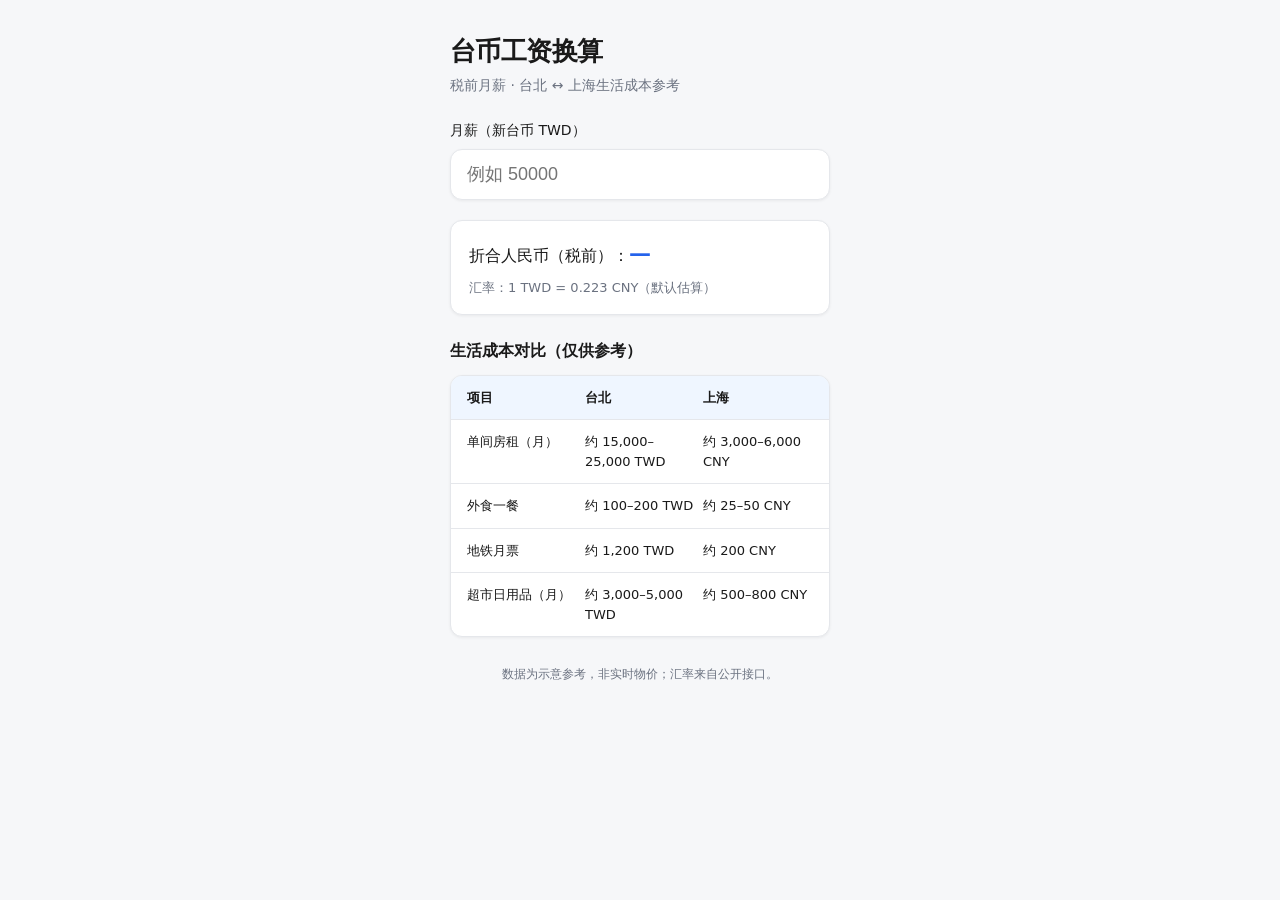
==== index.html @ 02a23c50 "Add files via upload" ====
<!DOCTYPE html>
<html lang="zh-CN">
<head>
  <meta charset="UTF-8" />
  <meta name="viewport" content="width=device-width, initial-scale=1" />
  <title>台币工资换算 · 台北 vs 上海</title>
  <link rel="stylesheet" href="style.css" />
</head>
<body>
  <main class="container">
    <h1>台币工资换算</h1>
    <p class="subtitle">税前月薪 · 台北 ↔ 上海生活成本参考</p>

    <label for="salary">月薪（新台币 TWD）</label>
    <input
      id="salary"
      type="number"
      inputmode="numeric"
      placeholder="例如 50000"
      min="0"
    />

    <section class="result" aria-live="polite">
      <p>折合人民币（税前）：<strong id="cny">—</strong></p>
      <p class="rate-note">汇率：<span id="rate">加载中…</span></p>
    </section>

    <section class="compare">
      <h2>生活成本对比（仅供参考）</h2>
      <div id="cost-table"></div>
    </section>

    <footer>
      <small>数据为示意参考，非实时物价；汇率来自公开接口。</small>
    </footer>
  </main>

  <script src="app.js"></script>
</body>
</html>
---- style.css ----
/* 基础 */
*,
*::before,
*::after {
  box-sizing: border-box;
}

:root {
  --bg: #f6f7f9;
  --card: #ffffff;
  --text: #1a1a1a;
  --muted: #6b7280;
  --border: #e5e7eb;
  --accent: #2563eb;
  --accent-soft: #eff6ff;
  --radius: 12px;
  --shadow: 0 1px 3px rgba(0, 0, 0, 0.06);
}

html {
  -webkit-text-size-adjust: 100%;
}

body {
  margin: 0;
  min-height: 100vh;
  font-family: system-ui, -apple-system, "Segoe UI", "PingFang SC",
    "Microsoft YaHei", sans-serif;
  font-size: 16px;
  line-height: 1.5;
  color: var(--text);
  background: var(--bg);
}

/* 布局：手机单列，大屏略宽 */
.container {
  width: 100%;
  max-width: 420px;
  margin: 0 auto;
  padding: 1.25rem 1rem 2rem;
}

h1 {
  margin: 0 0 0.25rem;
  font-size: 1.5rem;
  font-weight: 700;
  letter-spacing: -0.02em;
}

.subtitle {
  margin: 0 0 1.5rem;
  font-size: 0.875rem;
  color: var(--muted);
}

/* 输入 */
label {
  display: block;
  margin-bottom: 0.5rem;
  font-size: 0.875rem;
  font-weight: 500;
  color: var(--text);
}

input[type="number"] {
  width: 100%;
  padding: 0.875rem 1rem;
  font-size: 1.125rem;
  border: 1px solid var(--border);
  border-radius: var(--radius);
  background: var(--card);
  box-shadow: var(--shadow);
  -webkit-appearance: none;
  appearance: none;
}

input[type="number"]:focus {
  outline: none;
  border-color: var(--accent);
  box-shadow: 0 0 0 3px var(--accent-soft);
}

/* 结果区 */
.result {
  margin-top: 1.25rem;
  padding: 1rem 1.125rem;
  background: var(--card);
  border-radius: var(--radius);
  border: 1px solid var(--border);
  box-shadow: var(--shadow);
}

.result p {
  margin: 0;
}

.result p + p {
  margin-top: 0.5rem;
}

#cny {
  font-size: 1.375rem;
  color: var(--accent);
}

.rate-note {
  font-size: 0.8125rem;
  color: var(--muted);
}

/* 对比区 */
.compare {
  margin-top: 1.5rem;
}

.compare h2 {
  margin: 0 0 0.75rem;
  font-size: 1rem;
  font-weight: 600;
}

#cost-table {
  background: var(--card);
  border: 1px solid var(--border);
  border-radius: var(--radius);
  box-shadow: var(--shadow);
  overflow: hidden;
}

.cost-row {
  display: grid;
  grid-template-columns: 1fr 1fr 1fr;
  gap: 0.5rem;
  padding: 0.75rem 1rem;
  font-size: 0.8125rem;
  border-bottom: 1px solid var(--border);
}

.cost-row:last-child {
  border-bottom: none;
}

.cost-row.header {
  font-weight: 600;
  background: var(--accent-soft);
  color: var(--text);
}

.cost-row span {
  word-break: break-word;
}

.cost-row .city {
  color: var(--muted);
  font-size: 0.75rem;
}

/* 页脚 */
footer {
  margin-top: 1.5rem;
  text-align: center;
}

footer small {
  font-size: 0.75rem;
  color: var(--muted);
  line-height: 1.4;
}

/* 大屏：稍放大标题与内边距 */
@media (min-width: 480px) {
  .container {
    padding: 2rem 1.25rem 2.5rem;
  }

  h1 {
    font-size: 1.625rem;
  }
}
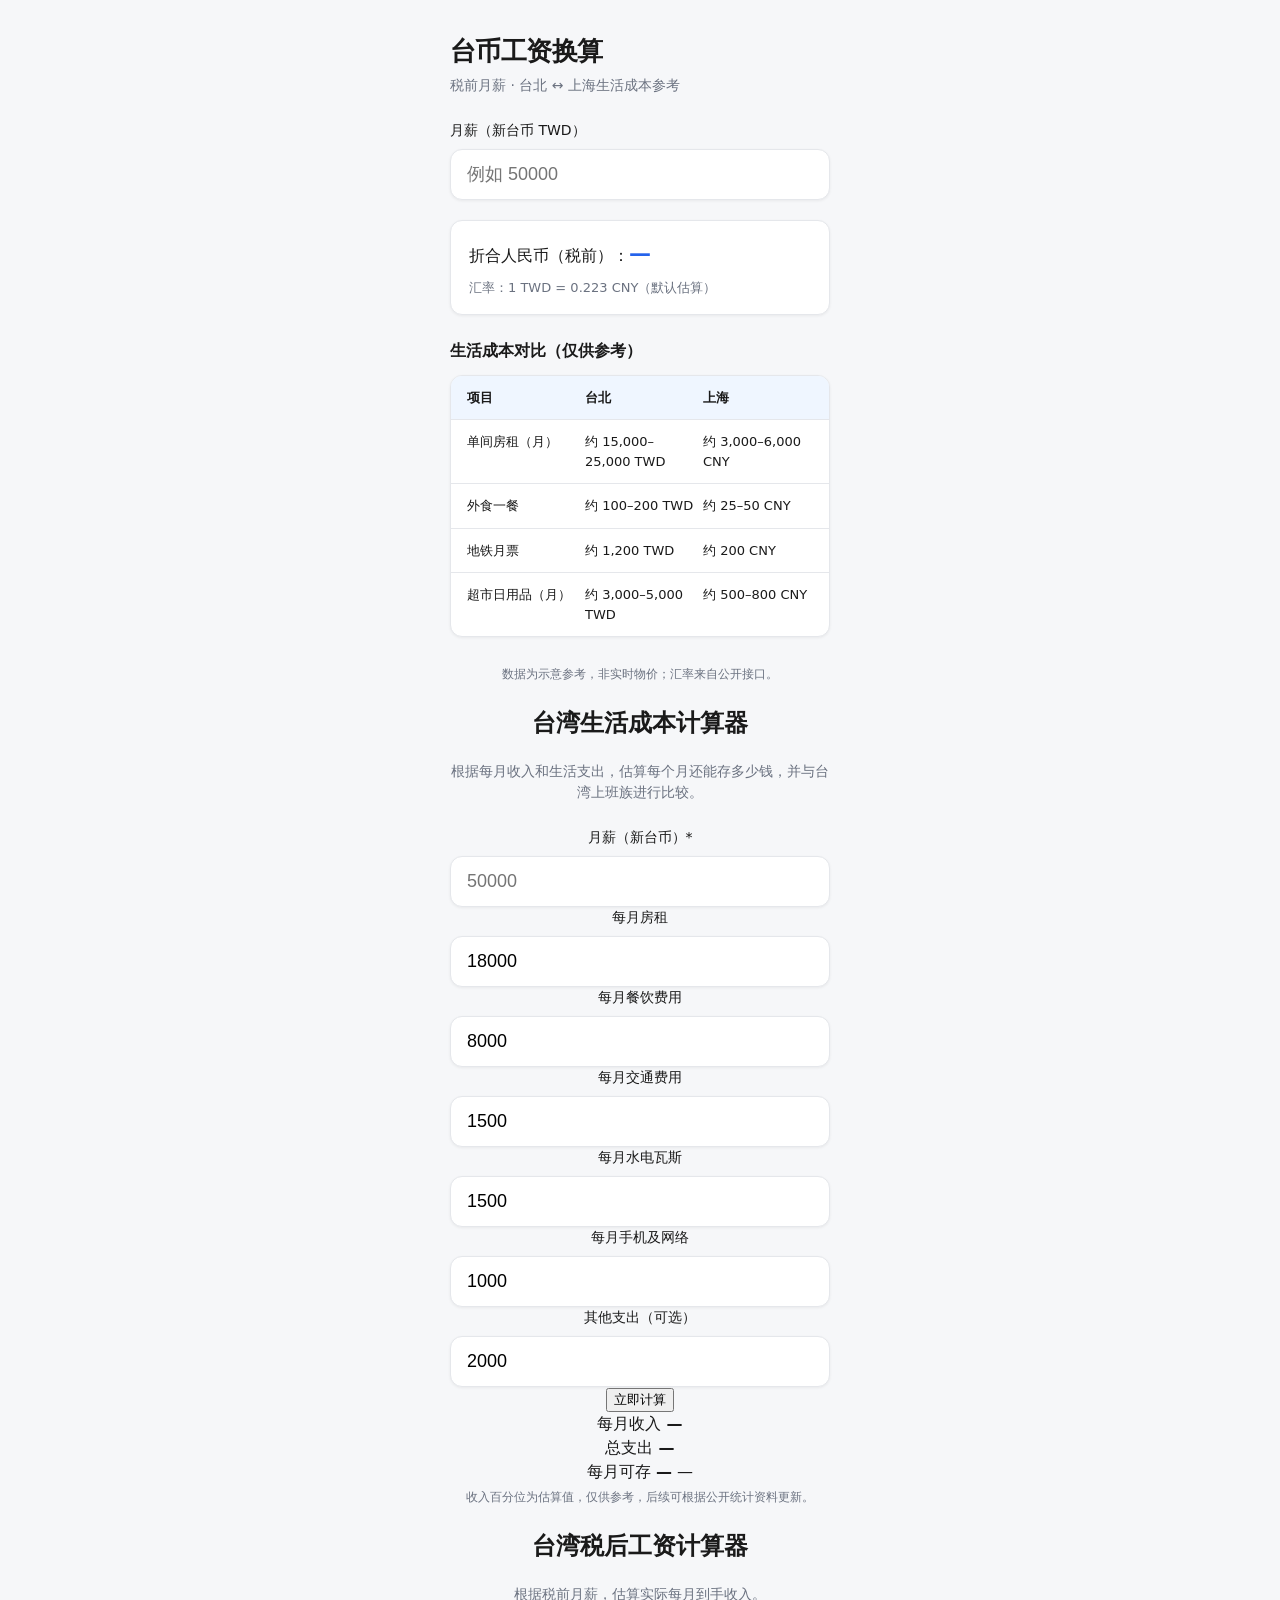
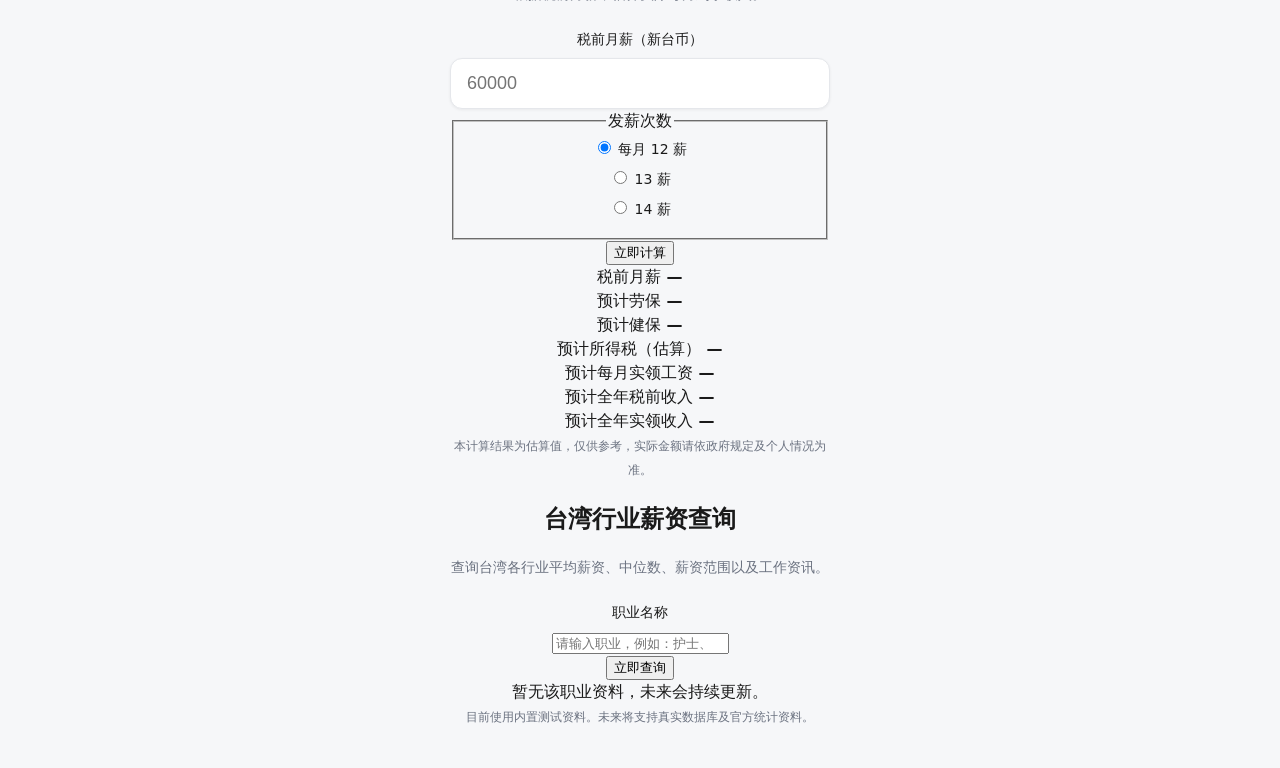
==== commit 35ce5d7f: "Add living cost and tax calculators to index.html Added living cost and tax calculators for Taiwan, " ====
--- a/index.html
+++ b/index.html
@@ -32,9 +32,167 @@
 
     <footer>
       <small>数据为示意参考，非实时物价；汇率来自公开接口。</small>
+<!-- 模块 2：台湾生活成本计算器 -->
+<section class="module" id="living-cost-module" aria-labelledby="living-cost-title">
+  <h2 id="living-cost-title">台湾生活成本计算器</h2>
+  <p class="subtitle">
+    根据每月收入和生活支出，估算每个月还能存多少钱，并与台湾上班族进行比较。
+  </p>
+
+  <form id="living-cost-form" class="form-grid" novalidate>
+    <div class="field">
+      <label for="lc-salary">月薪（新台币）<span class="required">*</span></label>
+      <input id="lc-salary" type="number" inputmode="numeric" min="0" placeholder="50000" required />
+    </div>
+    <div class="field">
+      <label for="lc-rent">每月房租</label>
+      <input id="lc-rent" type="number" inputmode="numeric" min="0" value="18000" />
+    </div>
+    <div class="field">
+      <label for="lc-food">每月餐饮费用</label>
+      <input id="lc-food" type="number" inputmode="numeric" min="0" value="8000" />
+    </div>
+    <div class="field">
+      <label for="lc-transport">每月交通费用</label>
+      <input id="lc-transport" type="number" inputmode="numeric" min="0" value="1500" />
+    </div>
+    <div class="field">
+      <label for="lc-utilities">每月水电瓦斯</label>
+      <input id="lc-utilities" type="number" inputmode="numeric" min="0" value="1500" />
+    </div>
+    <div class="field">
+      <label for="lc-phone">每月手机及网络</label>
+      <input id="lc-phone" type="number" inputmode="numeric" min="0" value="1000" />
+    </div>
+    <div class="field">
+      <label for="lc-other">其他支出（可选）</label>
+      <input id="lc-other" type="number" inputmode="numeric" min="0" value="2000" />
+    </div>
+
+    <button type="submit" class="btn-primary">立即计算</button>
+  </form>
+
+  <div id="living-cost-result" class="result-cards hidden" aria-live="polite">
+    <div class="card card-income">
+      <span class="card-label">每月收入</span>
+      <strong class="card-value" id="lc-result-income">—</strong>
+    </div>
+    <div class="card card-expense">
+      <span class="card-label">总支出</span>
+      <strong class="card-value" id="lc-result-expense">—</strong>
+    </div>
+    <div class="card card-savings">
+      <span class="card-label">每月可存</span>
+      <strong class="card-value" id="lc-result-savings">—</strong>
+      <span class="card-sub" id="lc-result-savings-cny">—</span>
+    </div>
+  </div>
+
+  <div id="living-cost-analysis" class="analysis hidden"></div>
+  <div id="living-cost-percentile" class="percentile-box hidden"></div>
+</section>
+<small>收入百分位为估算值，仅供参考，后续可根据公开统计资料更新。</small>
+<!-- 模块 3：台湾税后工资计算器 -->
+<section class="module" id="tax-calculator-module" aria-labelledby="tax-calculator-title">
+  <h2 id="tax-calculator-title">台湾税后工资计算器</h2>
+  <p class="subtitle">根据税前月薪，估算实际每月到手收入。</p>
+
+  <form id="tax-calculator-form" class="form-grid" novalidate>
+    <div class="field">
+      <label for="tax-gross">税前月薪（新台币）</label>
+      <input
+        id="tax-gross"
+        type="number"
+        inputmode="numeric"
+        min="0"
+        placeholder="60000"
+      />
+    </div>
+
+    <fieldset class="field fieldset-inline">
+      <legend>发薪次数</legend>
+      <label class="radio-label">
+        <input type="radio" name="pay-periods" value="12" checked />
+        每月 12 薪
+      </label>
+      <label class="radio-label">
+        <input type="radio" name="pay-periods" value="13" />
+        13 薪
+      </label>
+      <label class="radio-label">
+        <input type="radio" name="pay-periods" value="14" />
+        14 薪
+      </label>
+    </fieldset>
+
+    <button type="submit" class="btn-primary">立即计算</button>
+  </form>
+
+  <div id="tax-result" class="result-cards tax-cards hidden" aria-live="polite">
+    <div class="card card-neutral">
+      <span class="card-label">税前月薪</span>
+      <strong class="card-value" id="tax-result-gross">—</strong>
+    </div>
+    <div class="card card-expense">
+      <span class="card-label">预计劳保</span>
+      <strong class="card-value" id="tax-result-labor">—</strong>
+    </div>
+    <div class="card card-expense">
+      <span class="card-label">预计健保</span>
+      <strong class="card-value" id="tax-result-health">—</strong>
+    </div>
+    <div class="card card-expense">
+      <span class="card-label">预计所得税（估算）</span>
+      <strong class="card-value" id="tax-result-income-tax">—</strong>
+    </div>
+    <div class="card card-savings">
+      <span class="card-label">预计每月实领工资</span>
+      <strong class="card-value" id="tax-result-net-monthly">—</strong>
+    </div>
+    <div class="card card-income">
+      <span class="card-label">预计全年税前收入</span>
+      <strong class="card-value" id="tax-result-annual-gross">—</strong>
+    </div>
+    <div class="card card-income">
+      <span class="card-label">预计全年实领收入</span>
+      <strong class="card-value" id="tax-result-annual-net">—</strong>
+    </div>
+  </div>
+
+  <div id="tax-analysis" class="analysis hidden"></div>
+<small>本计算结果为估算值，仅供参考，实际金额请依政府规定及个人情况为准。</small>
+</section>
+<!-- 模块 4：台湾行业薪资查询 -->
+<section class="module" id="job-search-module" aria-labelledby="job-search-title">
+  <h2 id="job-search-title">台湾行业薪资查询</h2>
+  <p class="subtitle">
+    查询台湾各行业平均薪资、中位数、薪资范围以及工作资讯。
+  </p>
+
+  <form id="job-search-form" class="form-grid" novalidate>
+    <div class="field">
+      <label for="job-query">职业名称</label>
+      <input
+        id="job-query"
+        type="search"
+        placeholder="请输入职业，例如：护士、老师、程序员、公务员、外送员"
+        autocomplete="off"
+      />
+    </div>
+    <button type="submit" class="btn-primary">立即查询</button>
+  </form>
+
+  <div id="job-search-empty" class="analysis warn hidden">
+    暂无该职业资料，未来会持续更新。
+  </div>
+
+  <div id="job-search-results" class="job-results hidden" aria-live="polite"></div>
+<small>目前使用内置测试资料。未来将支持真实数据库及官方统计资料。</small>
+</section>
+
     </footer>
   </main>
 
   <script src="app.js"></script>
 </body>
-</html>+</html>
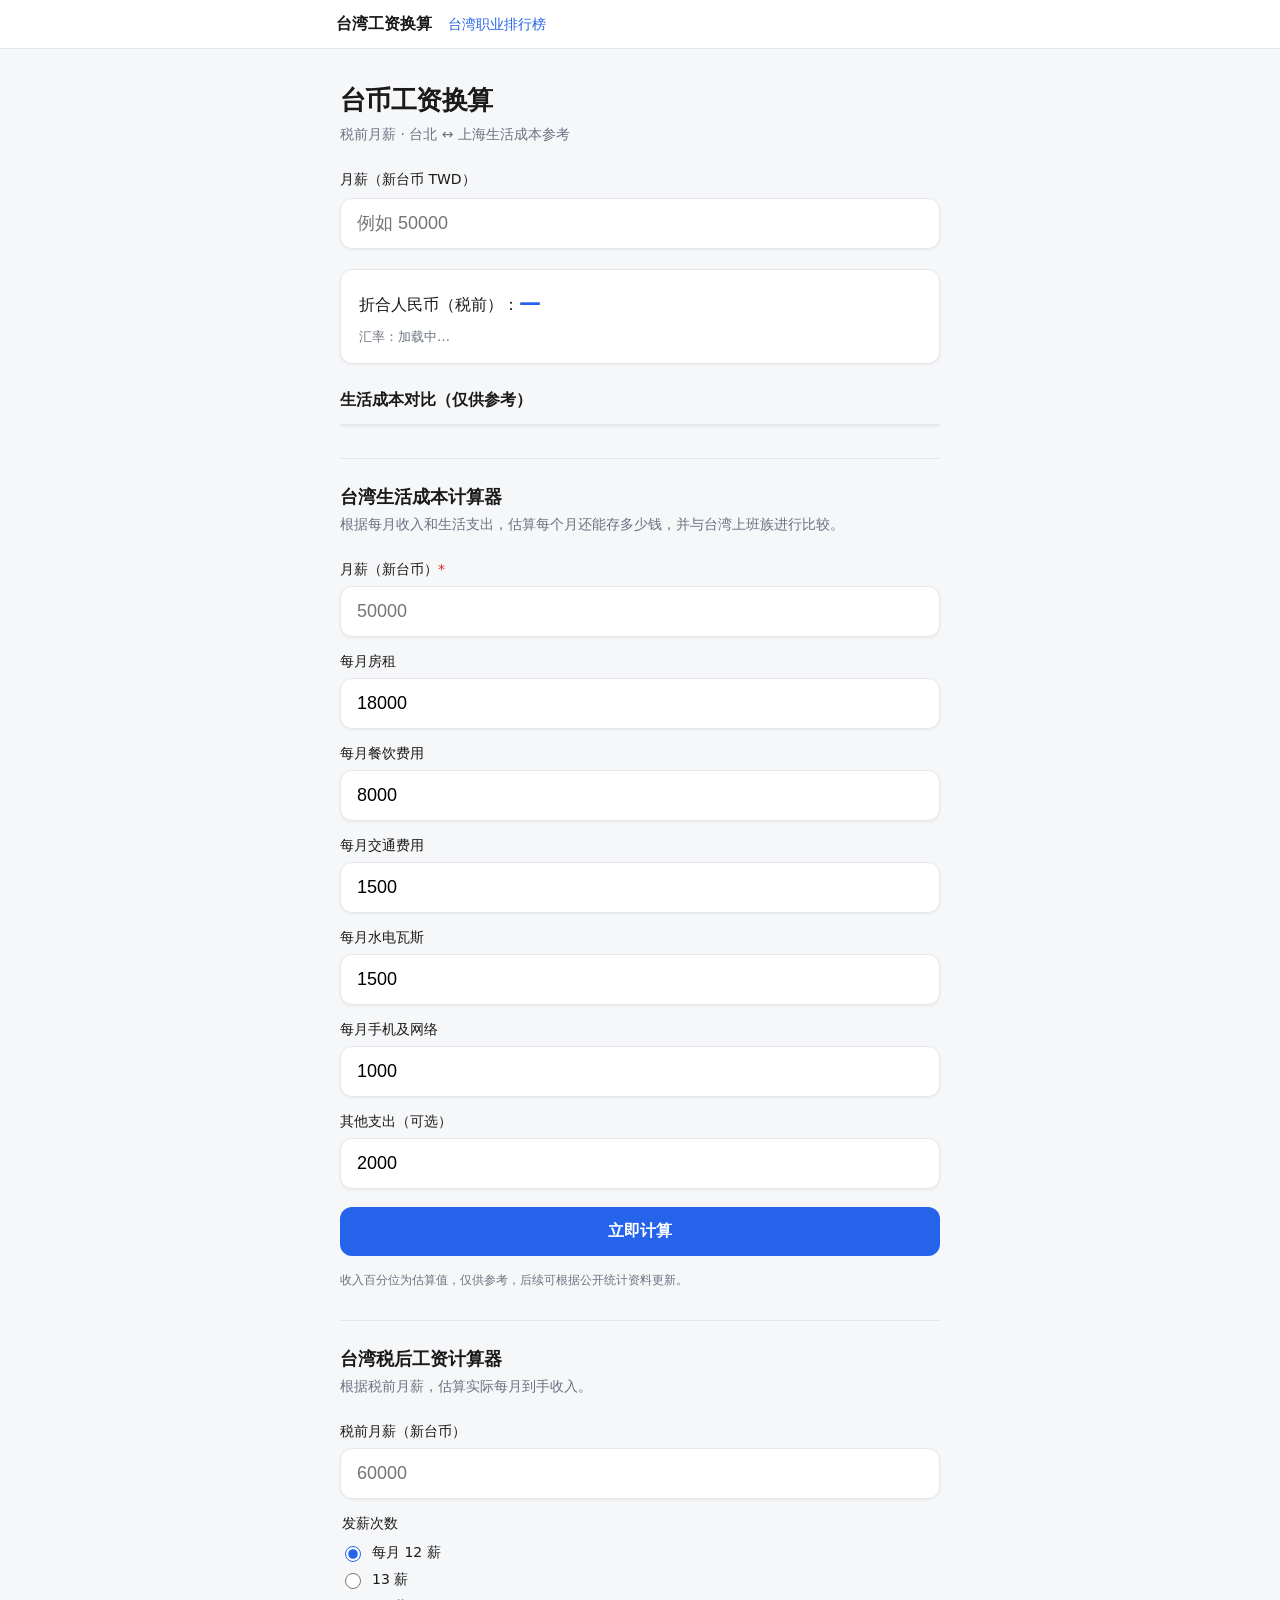
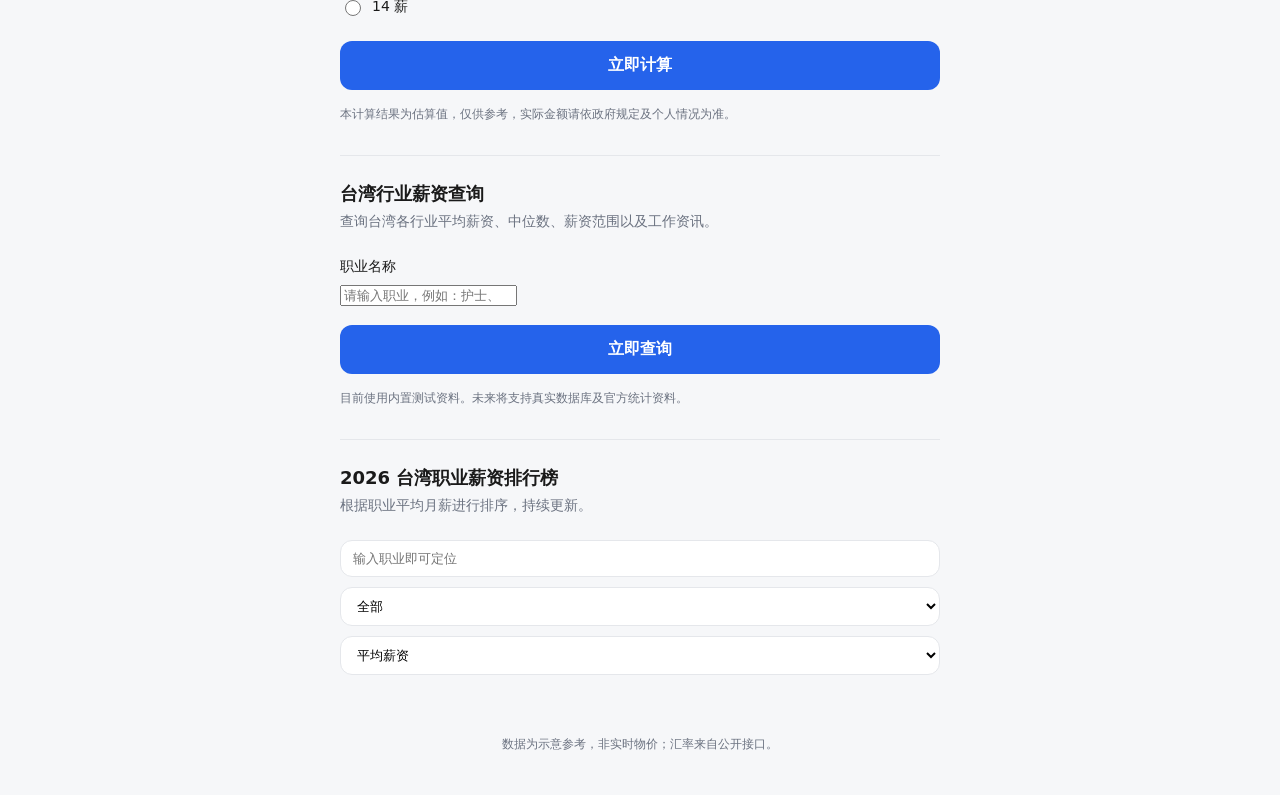
==== commit 5f1de8c3: "Add files via upload" ====
--- a/index.html
+++ b/index.html
@@ -1,198 +1,231 @@
 <!DOCTYPE html>
 <html lang="zh-CN">
 <head>
+  <base href="/taiwan-salary-converter/" />
   <meta charset="UTF-8" />
   <meta name="viewport" content="width=device-width, initial-scale=1" />
+  <meta name="description" content="台币工资换算、生活成本、税后工资与台湾职业薪资查询工具。" />
   <title>台币工资换算 · 台北 vs 上海</title>
   <link rel="stylesheet" href="style.css" />
 </head>
 <body>
+  <header class="site-header">
+    <nav class="site-nav" aria-label="主导航">
+      <a class="nav-brand" href="./" data-internal>台湾工资换算</a>
+      <a class="nav-link" href="./#rankings" data-internal>台湾职业排行榜</a>
+    </nav>
+  </header>
+
   <main class="container">
-    <h1>台币工资换算</h1>
-    <p class="subtitle">税前月薪 · 台北 ↔ 上海生活成本参考</p>
-
-    <label for="salary">月薪（新台币 TWD）</label>
-    <input
-      id="salary"
-      type="number"
-      inputmode="numeric"
-      placeholder="例如 50000"
-      min="0"
-    />
-
-    <section class="result" aria-live="polite">
-      <p>折合人民币（税前）：<strong id="cny">—</strong></p>
-      <p class="rate-note">汇率：<span id="rate">加载中…</span></p>
-    </section>
-
-    <section class="compare">
-      <h2>生活成本对比（仅供参考）</h2>
-      <div id="cost-table"></div>
-    </section>
-
-    <footer>
-      <small>数据为示意参考，非实时物价；汇率来自公开接口。</small>
-<!-- 模块 2：台湾生活成本计算器 -->
-<section class="module" id="living-cost-module" aria-labelledby="living-cost-title">
-  <h2 id="living-cost-title">台湾生活成本计算器</h2>
-  <p class="subtitle">
-    根据每月收入和生活支出，估算每个月还能存多少钱，并与台湾上班族进行比较。
-  </p>
-
-  <form id="living-cost-form" class="form-grid" novalidate>
-    <div class="field">
-      <label for="lc-salary">月薪（新台币）<span class="required">*</span></label>
-      <input id="lc-salary" type="number" inputmode="numeric" min="0" placeholder="50000" required />
-    </div>
-    <div class="field">
-      <label for="lc-rent">每月房租</label>
-      <input id="lc-rent" type="number" inputmode="numeric" min="0" value="18000" />
-    </div>
-    <div class="field">
-      <label for="lc-food">每月餐饮费用</label>
-      <input id="lc-food" type="number" inputmode="numeric" min="0" value="8000" />
-    </div>
-    <div class="field">
-      <label for="lc-transport">每月交通费用</label>
-      <input id="lc-transport" type="number" inputmode="numeric" min="0" value="1500" />
-    </div>
-    <div class="field">
-      <label for="lc-utilities">每月水电瓦斯</label>
-      <input id="lc-utilities" type="number" inputmode="numeric" min="0" value="1500" />
-    </div>
-    <div class="field">
-      <label for="lc-phone">每月手机及网络</label>
-      <input id="lc-phone" type="number" inputmode="numeric" min="0" value="1000" />
-    </div>
-    <div class="field">
-      <label for="lc-other">其他支出（可选）</label>
-      <input id="lc-other" type="number" inputmode="numeric" min="0" value="2000" />
-    </div>
-
-    <button type="submit" class="btn-primary">立即计算</button>
-  </form>
-
-  <div id="living-cost-result" class="result-cards hidden" aria-live="polite">
-    <div class="card card-income">
-      <span class="card-label">每月收入</span>
-      <strong class="card-value" id="lc-result-income">—</strong>
-    </div>
-    <div class="card card-expense">
-      <span class="card-label">总支出</span>
-      <strong class="card-value" id="lc-result-expense">—</strong>
-    </div>
-    <div class="card card-savings">
-      <span class="card-label">每月可存</span>
-      <strong class="card-value" id="lc-result-savings">—</strong>
-      <span class="card-sub" id="lc-result-savings-cny">—</span>
-    </div>
-  </div>
-
-  <div id="living-cost-analysis" class="analysis hidden"></div>
-  <div id="living-cost-percentile" class="percentile-box hidden"></div>
-</section>
-<small>收入百分位为估算值，仅供参考，后续可根据公开统计资料更新。</small>
-<!-- 模块 3：台湾税后工资计算器 -->
-<section class="module" id="tax-calculator-module" aria-labelledby="tax-calculator-title">
-  <h2 id="tax-calculator-title">台湾税后工资计算器</h2>
-  <p class="subtitle">根据税前月薪，估算实际每月到手收入。</p>
-
-  <form id="tax-calculator-form" class="form-grid" novalidate>
-    <div class="field">
-      <label for="tax-gross">税前月薪（新台币）</label>
+    <div class="home-section">
+      <h1>台币工资换算</h1>
+      <p class="subtitle">税前月薪 · 台北 ↔ 上海生活成本参考</p>
+
+      <label for="salary">月薪（新台币 TWD）</label>
       <input
-        id="tax-gross"
+        id="salary"
         type="number"
         inputmode="numeric"
+        placeholder="例如 50000"
         min="0"
-        placeholder="60000"
       />
+
+      <section class="result" aria-live="polite">
+        <p>折合人民币（税前）：<strong id="cny">—</strong></p>
+        <p class="rate-note">汇率：<span id="rate">加载中…</span></p>
+      </section>
+
+      <section class="compare">
+        <h2>生活成本对比（仅供参考）</h2>
+        <div id="cost-table"></div>
+      </section>
     </div>
 
-    <fieldset class="field fieldset-inline">
-      <legend>发薪次数</legend>
-      <label class="radio-label">
-        <input type="radio" name="pay-periods" value="12" checked />
-        每月 12 薪
-      </label>
-      <label class="radio-label">
-        <input type="radio" name="pay-periods" value="13" />
-        13 薪
-      </label>
-      <label class="radio-label">
-        <input type="radio" name="pay-periods" value="14" />
-        14 薪
-      </label>
-    </fieldset>
-
-    <button type="submit" class="btn-primary">立即计算</button>
-  </form>
-
-  <div id="tax-result" class="result-cards tax-cards hidden" aria-live="polite">
-    <div class="card card-neutral">
-      <span class="card-label">税前月薪</span>
-      <strong class="card-value" id="tax-result-gross">—</strong>
-    </div>
-    <div class="card card-expense">
-      <span class="card-label">预计劳保</span>
-      <strong class="card-value" id="tax-result-labor">—</strong>
-    </div>
-    <div class="card card-expense">
-      <span class="card-label">预计健保</span>
-      <strong class="card-value" id="tax-result-health">—</strong>
-    </div>
-    <div class="card card-expense">
-      <span class="card-label">预计所得税（估算）</span>
-      <strong class="card-value" id="tax-result-income-tax">—</strong>
-    </div>
-    <div class="card card-savings">
-      <span class="card-label">预计每月实领工资</span>
-      <strong class="card-value" id="tax-result-net-monthly">—</strong>
-    </div>
-    <div class="card card-income">
-      <span class="card-label">预计全年税前收入</span>
-      <strong class="card-value" id="tax-result-annual-gross">—</strong>
-    </div>
-    <div class="card card-income">
-      <span class="card-label">预计全年实领收入</span>
-      <strong class="card-value" id="tax-result-annual-net">—</strong>
-    </div>
-  </div>
-
-  <div id="tax-analysis" class="analysis hidden"></div>
-<small>本计算结果为估算值，仅供参考，实际金额请依政府规定及个人情况为准。</small>
-</section>
-<!-- 模块 4：台湾行业薪资查询 -->
-<section class="module" id="job-search-module" aria-labelledby="job-search-title">
-  <h2 id="job-search-title">台湾行业薪资查询</h2>
-  <p class="subtitle">
-    查询台湾各行业平均薪资、中位数、薪资范围以及工作资讯。
-  </p>
-
-  <form id="job-search-form" class="form-grid" novalidate>
-    <div class="field">
-      <label for="job-query">职业名称</label>
-      <input
-        id="job-query"
-        type="search"
-        placeholder="请输入职业，例如：护士、老师、程序员、公务员、外送员"
-        autocomplete="off"
-      />
-    </div>
-    <button type="submit" class="btn-primary">立即查询</button>
-  </form>
-
-  <div id="job-search-empty" class="analysis warn hidden">
-    暂无该职业资料，未来会持续更新。
-  </div>
-
-  <div id="job-search-results" class="job-results hidden" aria-live="polite"></div>
-<small>目前使用内置测试资料。未来将支持真实数据库及官方统计资料。</small>
-</section>
-
+    <section class="module home-section" id="living-cost-module" aria-labelledby="living-cost-title">
+      <h2 id="living-cost-title">台湾生活成本计算器</h2>
+      <p class="subtitle">
+        根据每月收入和生活支出，估算每个月还能存多少钱，并与台湾上班族进行比较。
+      </p>
+
+      <form id="living-cost-form" class="form-grid" novalidate>
+        <div class="field">
+          <label for="lc-salary">月薪（新台币）<span class="required">*</span></label>
+          <input id="lc-salary" type="number" inputmode="numeric" min="0" placeholder="50000" required />
+        </div>
+        <div class="field">
+          <label for="lc-rent">每月房租</label>
+          <input id="lc-rent" type="number" inputmode="numeric" min="0" value="18000" />
+        </div>
+        <div class="field">
+          <label for="lc-food">每月餐饮费用</label>
+          <input id="lc-food" type="number" inputmode="numeric" min="0" value="8000" />
+        </div>
+        <div class="field">
+          <label for="lc-transport">每月交通费用</label>
+          <input id="lc-transport" type="number" inputmode="numeric" min="0" value="1500" />
+        </div>
+        <div class="field">
+          <label for="lc-utilities">每月水电瓦斯</label>
+          <input id="lc-utilities" type="number" inputmode="numeric" min="0" value="1500" />
+        </div>
+        <div class="field">
+          <label for="lc-phone">每月手机及网络</label>
+          <input id="lc-phone" type="number" inputmode="numeric" min="0" value="1000" />
+        </div>
+        <div class="field">
+          <label for="lc-other">其他支出（可选）</label>
+          <input id="lc-other" type="number" inputmode="numeric" min="0" value="2000" />
+        </div>
+
+        <button type="submit" class="btn-primary">立即计算</button>
+      </form>
+
+      <div id="living-cost-result" class="result-cards hidden" aria-live="polite">
+        <div class="card card-income">
+          <span class="card-label">每月收入</span>
+          <strong class="card-value" id="lc-result-income">—</strong>
+        </div>
+        <div class="card card-expense">
+          <span class="card-label">总支出</span>
+          <strong class="card-value" id="lc-result-expense">—</strong>
+        </div>
+        <div class="card card-savings">
+          <span class="card-label">每月可存</span>
+          <strong class="card-value" id="lc-result-savings">—</strong>
+          <span class="card-sub" id="lc-result-savings-cny">—</span>
+        </div>
+      </div>
+
+      <div id="living-cost-analysis" class="analysis hidden"></div>
+      <div id="living-cost-percentile" class="percentile-box hidden"></div>
+      <p class="footnote">收入百分位为估算值，仅供参考，后续可根据公开统计资料更新。</p>
+    </section>
+
+    <section class="module home-section" id="tax-calculator-module" aria-labelledby="tax-calculator-title">
+      <h2 id="tax-calculator-title">台湾税后工资计算器</h2>
+      <p class="subtitle">根据税前月薪，估算实际每月到手收入。</p>
+
+      <form id="tax-calculator-form" class="form-grid" novalidate>
+        <div class="field">
+          <label for="tax-gross">税前月薪（新台币）</label>
+          <input id="tax-gross" type="number" inputmode="numeric" min="0" placeholder="60000" />
+        </div>
+
+        <fieldset class="field fieldset-inline">
+          <legend>发薪次数</legend>
+          <label class="radio-label">
+            <input type="radio" name="pay-periods" value="12" checked />
+            每月 12 薪
+          </label>
+          <label class="radio-label">
+            <input type="radio" name="pay-periods" value="13" />
+            13 薪
+          </label>
+          <label class="radio-label">
+            <input type="radio" name="pay-periods" value="14" />
+            14 薪
+          </label>
+        </fieldset>
+
+        <button type="submit" class="btn-primary">立即计算</button>
+      </form>
+
+      <div id="tax-result" class="result-cards tax-cards hidden" aria-live="polite">
+        <div class="card card-neutral">
+          <span class="card-label">税前月薪</span>
+          <strong class="card-value" id="tax-result-gross">—</strong>
+        </div>
+        <div class="card card-expense">
+          <span class="card-label">预计劳保</span>
+          <strong class="card-value" id="tax-result-labor">—</strong>
+        </div>
+        <div class="card card-expense">
+          <span class="card-label">预计健保</span>
+          <strong class="card-value" id="tax-result-health">—</strong>
+        </div>
+        <div class="card card-expense">
+          <span class="card-label">预计所得税（估算）</span>
+          <strong class="card-value" id="tax-result-income-tax">—</strong>
+        </div>
+        <div class="card card-savings">
+          <span class="card-label">预计每月实领工资</span>
+          <strong class="card-value" id="tax-result-net-monthly">—</strong>
+        </div>
+        <div class="card card-income">
+          <span class="card-label">预计全年税前收入</span>
+          <strong class="card-value" id="tax-result-annual-gross">—</strong>
+        </div>
+        <div class="card card-income">
+          <span class="card-label">预计全年实领收入</span>
+          <strong class="card-value" id="tax-result-annual-net">—</strong>
+        </div>
+      </div>
+
+      <div id="tax-analysis" class="analysis hidden"></div>
+      <p class="footnote">本计算结果为估算值，仅供参考，实际金额请依政府规定及个人情况为准。</p>
+    </section>
+
+    <section class="module home-section" id="job-search-module" aria-labelledby="job-search-title">
+      <h2 id="job-search-title">台湾行业薪资查询</h2>
+      <p class="subtitle">查询台湾各行业平均薪资、中位数、薪资范围以及工作资讯。</p>
+
+      <form id="job-search-form" class="form-grid" novalidate>
+        <div class="field">
+          <label for="job-query">职业名称</label>
+          <input
+            id="job-query"
+            type="search"
+            placeholder="请输入职业，例如：护士、老师、程序员、公务员、外送员"
+            autocomplete="off"
+          />
+        </div>
+        <button type="submit" class="btn-primary">立即查询</button>
+      </form>
+
+      <div id="job-search-empty" class="analysis warn hidden">
+        暂无该职业资料，未来会持续更新。
+      </div>
+
+      <div id="job-search-results" class="job-results hidden" aria-live="polite"></div>
+      <p class="footnote">目前使用内置测试资料。未来将支持真实数据库及官方统计资料。</p>
+    </section>
+
+    <section class="module home-section" id="rankings" aria-labelledby="rankings-title">
+      <h2 id="rankings-title">2026 台湾职业薪资排行榜</h2>
+      <p class="subtitle">根据职业平均月薪进行排序，持续更新。</p>
+
+      <div class="rankings-toolbar">
+        <input id="rankings-search" type="search" placeholder="输入职业即可定位" />
+        <select id="rankings-filter" aria-label="筛选">
+          <option value="all">全部</option>
+          <option value="top-income">收入最高</option>
+          <option value="hot">热门职业</option>
+          <option value="shortage">缺工职业</option>
+          <option value="tech">科技业</option>
+          <option value="medical">医疗业</option>
+          <option value="education">教育业</option>
+          <option value="service">服务业</option>
+          <option value="finance">金融业</option>
+          <option value="manufacturing">制造业</option>
+        </select>
+        <select id="rankings-sort" aria-label="排序">
+          <option value="averageMonthly">平均薪资</option>
+          <option value="averageAnnual">年薪</option>
+          <option value="name">职业名称</option>
+        </select>
+      </div>
+
+      <div id="rankings-list" class="rankings-list"></div>
+      <div id="rankings-pagination" class="pagination"></div>
+    </section>
+
+    <section id="job-detail-page" class="module hidden" aria-live="polite"></section>
+
+    <footer class="site-footer home-section">
+      <small>数据为示意参考，非实时物价；汇率来自公开接口。</small>
     </footer>
   </main>
 
-  <script src="app.js"></script>
+  <script type="module" src="js/main.js"></script>
 </body>
 </html>
--- a/style.css
+++ b/style.css
@@ -167,6 +167,18 @@
   line-height: 1.4;
 }
 
+.site-footer {
+  margin-top: 1.5rem;
+  text-align: center;
+}
+
+.footnote {
+  margin: 1rem 0 0;
+  font-size: 0.75rem;
+  color: var(--muted);
+  line-height: 1.4;
+}
+
 /* 大屏：稍放大标题与内边距 */
 @media (min-width: 480px) {
   .container {
@@ -176,4 +188,457 @@
   h1 {
     font-size: 1.625rem;
   }
+}
+/* 模块分隔 */
+.module {
+  margin-top: 2rem;
+  padding-top: 1.5rem;
+  border-top: 1px solid var(--border);
+}
+
+.module h2 {
+  margin: 0 0 0.25rem;
+  font-size: 1.125rem;
+  font-weight: 600;
+}
+
+.required {
+  color: #dc2626;
+}
+
+/* 表单 */
+.form-grid {
+  display: flex;
+  flex-direction: column;
+  gap: 0.875rem;
+}
+
+.field label {
+  margin-bottom: 0.375rem;
+}
+
+.btn-primary {
+  width: 100%;
+  margin-top: 0.25rem;
+  padding: 0.875rem 1rem;
+  font-size: 1rem;
+  font-weight: 600;
+  color: #fff;
+  background: var(--accent);
+  border: none;
+  border-radius: var(--radius);
+  cursor: pointer;
+}
+
+.btn-primary:active {
+  opacity: 0.9;
+}
+
+/* 结果卡片 */
+.result-cards {
+  display: grid;
+  grid-template-columns: 1fr;
+  gap: 0.75rem;
+  margin-top: 1.25rem;
+}
+
+.card {
+  padding: 1rem 1.125rem;
+  border-radius: var(--radius);
+  border: 1px solid var(--border);
+  box-shadow: var(--shadow);
+}
+
+.card-label {
+  display: block;
+  font-size: 0.8125rem;
+  color: var(--muted);
+  margin-bottom: 0.25rem;
+}
+
+.card-value {
+  font-size: 1.25rem;
+  font-weight: 700;
+}
+
+.card-sub {
+  display: block;
+  margin-top: 0.25rem;
+  font-size: 0.875rem;
+  color: var(--muted);
+}
+
+.card-income {
+  background: var(--accent-soft);
+  border-color: #bfdbfe;
+}
+
+.card-income .card-value {
+  color: var(--accent);
+}
+
+.card-expense {
+  background: #fff7ed;
+  border-color: #fed7aa;
+}
+
+.card-expense .card-value {
+  color: #c2410c;
+}
+
+.card-savings {
+  background: #ecfdf5;
+  border-color: #a7f3d0;
+}
+
+.card-savings .card-value {
+  color: #047857;
+}
+
+.hidden {
+  display: none !important;
+}
+
+/* 分析与百分位 */
+.analysis,
+.percentile-box {
+  margin-top: 1rem;
+  padding: 0.875rem 1rem;
+  font-size: 0.875rem;
+  line-height: 1.5;
+  border-radius: var(--radius);
+  background: var(--card);
+  border: 1px solid var(--border);
+}
+
+.analysis.ok {
+  background: #ecfdf5;
+  border-color: #a7f3d0;
+}
+
+.analysis.warn {
+  background: #fffbeb;
+  border-color: #fde68a;
+}
+
+.analysis.danger {
+  background: #fef2f2;
+  border-color: #fecaca;
+}
+
+.percentile-box {
+  background: var(--accent-soft);
+  border-color: #bfdbfe;
+}
+
+@media (min-width: 480px) {
+  .result-cards {
+    grid-template-columns: repeat(3, 1fr);
+  }
+}
+/* 税后计算器：单选 */
+.fieldset-inline {
+  margin: 0;
+  padding: 0;
+  border: none;
+}
+
+.fieldset-inline legend {
+  display: block;
+  margin-bottom: 0.5rem;
+  font-size: 0.875rem;
+  font-weight: 500;
+  color: var(--text);
+}
+
+.radio-label {
+  display: flex;
+  align-items: center;
+  gap: 0.5rem;
+  margin-bottom: 0.5rem;
+  font-size: 0.875rem;
+  font-weight: 400;
+  cursor: pointer;
+}
+
+.radio-label input {
+  width: 1rem;
+  height: 1rem;
+  accent-color: var(--accent);
+}
+
+.card-neutral {
+  background: var(--card);
+  border-color: var(--border);
+}
+
+.card-neutral .card-value {
+  color: var(--text);
+}
+
+/* 税后结果：手机 1 列，平板 2 列，桌面 3 列 */
+.tax-cards {
+  grid-template-columns: 1fr;
+}
+
+@media (min-width: 480px) {
+  .tax-cards {
+    grid-template-columns: repeat(2, 1fr);
+  }
+}
+
+@media (min-width: 640px) {
+  .container {
+    max-width: 640px;
+  }
+
+  .tax-cards {
+    grid-template-columns: repeat(3, 1fr);
+  }
+
+  .tax-cards .card-savings,
+  .tax-cards .card-income:last-child {
+    grid-column: span 1;
+  }
+}
+/* 行业薪资查询 */
+.job-results {
+  display: flex;
+  flex-direction: column;
+  gap: 1rem;
+  margin-top: 1.25rem;
+}
+
+.job-card {
+  padding: 1rem 1.125rem;
+  background: var(--card);
+  border: 1px solid var(--border);
+  border-radius: var(--radius);
+  box-shadow: var(--shadow);
+}
+
+.job-card-header {
+  display: flex;
+  flex-wrap: wrap;
+  align-items: center;
+  justify-content: space-between;
+  gap: 0.5rem;
+  margin-bottom: 0.75rem;
+}
+
+.job-card-title {
+  margin: 0;
+  font-size: 1.125rem;
+  font-weight: 700;
+}
+
+.job-badge {
+  display: inline-block;
+  padding: 0.2rem 0.625rem;
+  font-size: 0.75rem;
+  font-weight: 600;
+  border-radius: 999px;
+}
+
+.job-badge.shortage {
+  color: #b45309;
+  background: #fffbeb;
+  border: 1px solid #fde68a;
+}
+
+.job-badge.normal {
+  color: var(--muted);
+  background: var(--bg);
+  border: 1px solid var(--border);
+}
+
+.job-stats {
+  display: grid;
+  grid-template-columns: 1fr 1fr;
+  gap: 0.625rem;
+  margin-bottom: 0.875rem;
+}
+
+.job-stat {
+  padding: 0.625rem 0.75rem;
+  background: var(--accent-soft);
+  border-radius: 8px;
+}
+
+.job-stat-label {
+  display: block;
+  font-size: 0.75rem;
+  color: var(--muted);
+  margin-bottom: 0.125rem;
+}
+
+.job-stat-value {
+  font-size: 0.9375rem;
+  font-weight: 700;
+  color: var(--accent);
+}
+
+.job-detail {
+  margin: 0 0 0.625rem;
+  font-size: 0.8125rem;
+  line-height: 1.55;
+  color: var(--text);
+}
+
+.job-detail strong {
+  color: var(--text);
+}
+
+@media (min-width: 480px) {
+  .job-stats {
+    grid-template-columns: repeat(3, 1fr);
+  }
+}
+
+/* 可选深色模式（系统偏好） */
+@media (prefers-color-scheme: dark) {
+  :root {
+    --bg: #0f1115;
+    --card: #1a1d24;
+    --text: #e5e7eb;
+    --muted: #9ca3af;
+    --border: #2d323c;
+    --accent: #60a5fa;
+    --accent-soft: #1e293b;
+    --shadow: 0 1px 3px rgba(0, 0, 0, 0.3);
+  }
+
+  .card-expense {
+    background: #2a1f14;
+    border-color: #5c3d1e;
+  }
+
+  .card-savings {
+    background: #14261e;
+    border-color: #1e4d3a;
+  }
+
+  .analysis.warn {
+    background: #2a2414;
+    border-color: #5c4a1e;
+  }
+
+  .job-badge.shortage {
+    color: #fbbf24;
+    background: #2a2414;
+    border-color: #5c4a1e;
+  }
+}
+.site-header {
+  position: sticky;
+  top: 0;
+  z-index: 10;
+  background: var(--card);
+  border-bottom: 1px solid var(--border);
+}
+.site-nav {
+  max-width: 640px;
+  margin: 0 auto;
+  padding: 0.75rem 1rem;
+  display: flex;
+  gap: 1rem;
+  align-items: center;
+}
+.nav-brand { font-weight: 700; color: var(--text); text-decoration: none; }
+.nav-link { font-size: 0.875rem; color: var(--accent); text-decoration: none; }
+
+.rankings-toolbar {
+  display: flex;
+  flex-direction: column;
+  gap: 0.625rem;
+  margin-bottom: 1rem;
+}
+.rankings-toolbar select,
+.rankings-toolbar input {
+  width: 100%;
+  padding: 0.625rem 0.75rem;
+  border: 1px solid var(--border);
+  border-radius: var(--radius);
+  background: var(--card);
+}
+
+.rankings-list {
+  display: flex;
+  flex-direction: column;
+  gap: 0.75rem;
+}
+.rank-card {
+  padding: 1rem;
+  background: var(--card);
+  border: 1px solid var(--border);
+  border-radius: var(--radius);
+  box-shadow: var(--shadow);
+}
+.rank-card-top {
+  display: flex;
+  justify-content: space-between;
+  align-items: flex-start;
+  gap: 0.5rem;
+}
+.rank-no { font-size: 1.125rem; font-weight: 700; }
+.rank-meta { font-size: 0.8125rem; color: var(--muted); margin: 0.35rem 0; }
+.rank-actions { margin-top: 0.75rem; }
+.btn-secondary {
+  display: inline-block;
+  padding: 0.5rem 0.875rem;
+  font-size: 0.875rem;
+  color: var(--accent);
+  border: 1px solid var(--accent);
+  border-radius: var(--radius);
+  text-decoration: none;
+  background: transparent;
+  cursor: pointer;
+}
+
+.pagination {
+  display: flex;
+  justify-content: center;
+  gap: 0.5rem;
+  margin-top: 1rem;
+  flex-wrap: wrap;
+}
+.page-btn {
+  min-width: 2.25rem;
+  padding: 0.375rem 0.625rem;
+  border: 1px solid var(--border);
+  border-radius: 8px;
+  background: var(--card);
+  cursor: pointer;
+}
+.page-btn.active { background: var(--accent); color: #fff; border-color: var(--accent); }
+
+.job-detail-grid { display: grid; gap: 0.75rem; }
+.detail-block {
+  padding: 0.875rem 1rem;
+  background: var(--card);
+  border: 1px solid var(--border);
+  border-radius: var(--radius);
+}
+.detail-block h3 { margin: 0 0 0.375rem; font-size: 0.9375rem; }
+.coming-soon {
+  text-align: center;
+  padding: 1.5rem;
+  color: var(--muted);
+  border: 1px dashed var(--border);
+  border-radius: var(--radius);
+}
+.trend-chart { width: 100%; height: 180px; }
+.related-jobs { display: flex; flex-wrap: wrap; gap: 0.5rem; }
+.related-jobs a {
+  font-size: 0.8125rem;
+  padding: 0.35rem 0.625rem;
+  border-radius: 999px;
+  border: 1px solid var(--border);
+  text-decoration: none;
+  color: var(--accent);
+}
+
+@media (min-width: 480px) {
+  .rankings-toolbar { flex-direction: row; flex-wrap: wrap; }
+  .rankings-toolbar input { flex: 1 1 200px; }
 }
